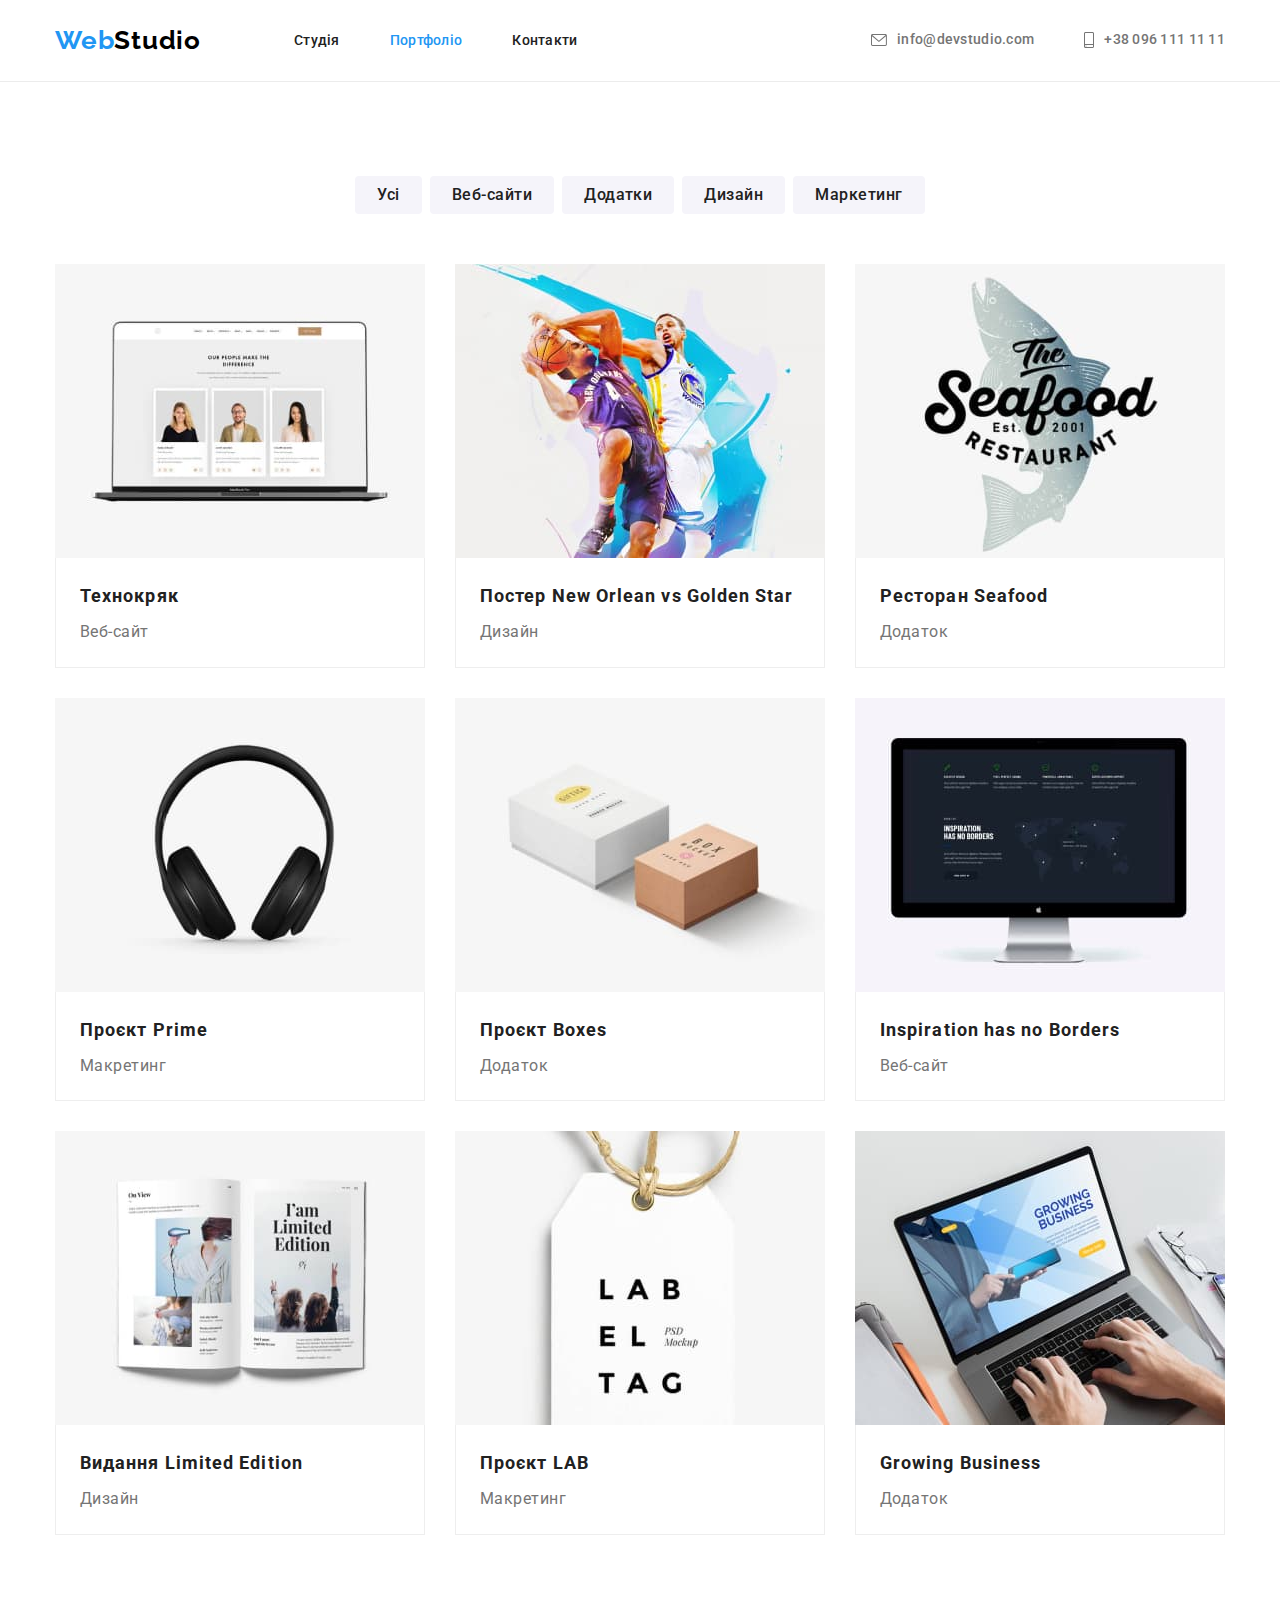
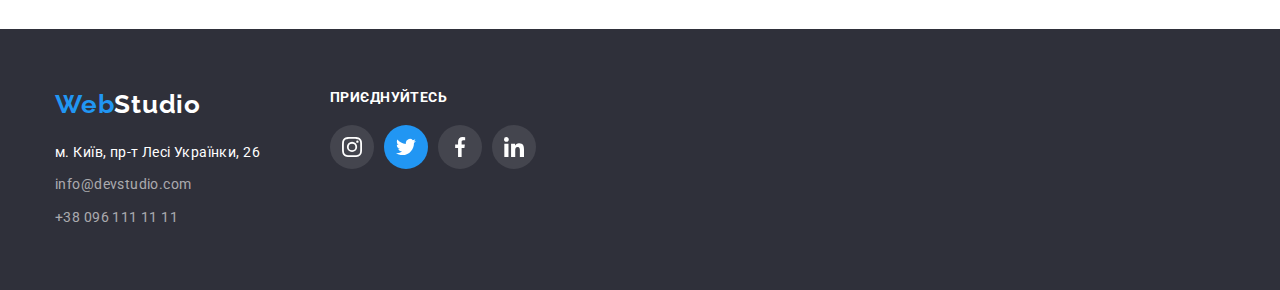
==== portfolio.html @ 431b306e "Обновлен CSS, добавлены иконки" ====
<!DOCTYPE html>
<html lang="uk">
  <head>
    <meta charset="UTF-8" />
    <meta http-equiv="X-UA-Compatible" content="IE=edge" />
    <meta name="viewport" content="width=device-width, initial-scale=1.0" />
    <title>Document</title>
    <link
      rel="stylesheet"
      href="https://cdnjs.cloudflare.com/ajax/libs/modern-normalize/1.0.0/modern-normalize.min.css"
    />
    <link rel="stylesheet" href="./css/styles.css" />
    <link rel="preconnect" href="https://fonts.googleapis.com" />
    <link rel="preconnect" href="https://fonts.gstatic.com" crossorigin />
    <link
      href="https://fonts.googleapis.com/css2?family=Raleway:wght@700&family=Roboto:wght@400;500;700;900&display=swap"
      rel="stylesheet"
    />
  </head>
  <body>
    <header class="header">
      <div class="container all-nav">
        <nav class="main-nav">
          <a href="" class="logo"
            >Web<span class="logo-part-header">Studio</span></a
          >
          <ul class="list nav-list">
            <li class="list-item">
              <a href="./index.html" class="nav-link">Студія</a>
            </li>
            <li class="list-item">
              <a href="./portfolio.html" class="nav-link current">Портфоліо</a>
            </li>
            <li class="list-item">
              <a href="/contact" class="nav-link">Контакти</a>
            </li>
          </ul>
        </nav>
        <ul class="list contact-list">
          <li class="list-item">
            <a href="mailto:info@devstudio.com" class="header-contact"
              ><svg class="header-contact-icon" width="16px" height="12px">
                <use href="./images/icon.svg#icon-mail"></use></svg
              >info@devstudio.com</a
            >
          </li>
          <li class="list-item">
            <a href="tel:+380961111111" class="header-contact"
              ><svg class="header-contact-icon" width="10px" height="16px">
                <use href="./images/icon.svg#icon-smartphone"></use>
              </svg>
              +38 096 111 11 11</a
            >
          </li>
        </ul>
      </div>
    </header>
    <main>
      <section class="section">
        <div class="container project">
          <h1 class="filter">Проекти</h1>
          <ul class="list filter-list">
            <li class="buttons">
              <button type="button" class="button-filter button-filter-current">
                Усі
              </button>
            </li>
            <li class="buttons">
              <button type="button" class="button-filter">Веб-сайти</button>
            </li>
            <li class="buttons">
              <button type="button" class="button-filter">Додатки</button>
            </li>
            <li class="buttons">
              <button type="button" class="button-filter">Дизайн</button>
            </li>
            <li>
              <button type="button" class="button-filter">Маркетинг</button>
            </li>
          </ul>
          <ul class="list project">
            <li class="project-item">
              <img
                src="./images/tehnohryak.jpg"
                width="370"
                alt="Скріншот сторінки сайту з командою на ноутбуці"
              />
              <div class="project-title">
                <h2 class="project-name">Технокряк</h2>
                <p class="project-text">Веб-сайт</p>
              </div>
            </li>
            <li class="project-item">
              <img
                src="./images/poster.jpg"
                width="370"
                alt="Два баскетболітси кидають м'яч"
              />
              <div class="project-title">
                <h2 class="project-name">Постер New Orlean vs Golden Star</h2>
                <p class="project-text">Дизайн</p>
              </div>
            </li>
            <li class="project-item">
              <img
                src="./images/seafood.jpg"
                width="370"
                alt="Логотип ресторану, на якому зображена акула"
              />
              <div class="project-title">
                <h2 class="project-name">Ресторан Seafood</h2>
                <p class="project-text">Додаток</p>
              </div>
            </li>
            <li class="project-item">
              <img
                src="./images/prime.jpg"
                width="370"
                alt="Фото навушників-накладок"
              />
              <div class="project-title">
                <h2 class="project-name">Проєкт Prime</h2>
                <p class="project-text">Макретинг</p>
              </div>
            </li>
            <li class="project-item">
              <img
                src="./images/boxes.jpg"
                width="370"
                alt="Коропки для пакування"
              />
              <div class="project-title">
                <h2 class="project-name">Проєкт Boxes</h2>
                <p class="project-text">Додаток</p>
              </div>
            </li>
            <li class="project-item">
              <img
                src="./images/noborders.jpg"
                width="370"
                alt="Скріншот сайту на ноутбуці"
              />
              <div class="project-title">
                <h2 class="project-name">Inspiration has no Borders</h2>
                <p class="project-text">Веб-сайт</p>
              </div>
            </li>
            <li class="project-item">
              <img
                src="./images/limitededition.jpg"
                width="370"
                alt="Розгорнутий журнал"
              />
              <div class="project-title">
                <h2 class="project-name">Видання Limited Edition</h2>
                <p class="project-text">Дизайн</p>
              </div>
            </li>
            <li class="project-item">
              <img
                src="./images/lab.jpg"
                width="370"
                alt="Велика етикетка з написом"
              />
              <div class="project-title">
                <h2 class="project-name">Проєкт LAB</h2>
                <p class="project-text">Макретинг</p>
              </div>
            </li>
            <li class="project-item">
              <img
                src="./images/growingbusiness.jpg"
                width="370"
                alt="Людина набирає текст на ноутбуці"
              />
              <div class="project-title">
                <h2 class="project-name">Growing Business</h2>
                <p class="project-text">Додаток</p>
              </div>
            </li>
          </ul>
        </div>
      </section>
    </main>
    <footer class="footer">
      <div class="container footer-container">
        <div class="adress-footer">
          <a href="/studio" class="logo"
            >Web<span class="logo-part-footer">Studio</span></a
          >
          <address>
            <ul class="list-footer">
              <li class="list-footer-item">
                <a
                  href="https://goo.gl/maps/As9qBDeMbdzoeBJFA"
                  target="_blank"
                  rel="noreferrer noopener"
                  class="address"
                >
                  м. Київ, пр-т Лесі Українки, 26</a
                >
              </li>
              <li class="list-footer-item">
                <a href="mailto:info@devstudio.com" class="footer-contact"
                  >info@devstudio.com</a
                >
              </li>
              <li class="list-footer-item">
                <a href="tel:+380961111111" class="footer-contact"
                  >+38 096 111 11 11</a
                >
              </li>
            </ul>
          </address>
        </div>
        <div class="footer-social-block">
          <h4 class="footer-title">приєднуйтесь</h4>
          <ul class="list footer-social-links">
            <li>
              <a href="" class="social-link-footer"
                ><svg class="social-icon-footer">
                  <use href="./images/icon.svg#icon-insta"></use></svg
              ></a>
            </li>
            <li class="social-footer-list">
              <a href="" class="social-link-footer twitter"
                ><svg class="social-icon-footer twitter">
                  <use href="./images/icon.svg#icon-twitter"></use></svg
              ></a>
            </li>
            <li>
              <a href="" class="social-link-footer"
                ><svg class="social-icon-footer">
                  <use href="./images/icon.svg#icon-fb"></use></svg
              ></a>
            </li>
            <li>
              <a href="" class="social-link-footer"
                ><svg class="social-icon-footer">
                  <use href="./images/icon.svg#icon-linkedin"></use></svg
              ></a>
            </li>
          </ul>
        </div>
      </div>
    </footer>
  </body>
</html>
---- css/styles.css ----
:root {
  --primary-text-color: #212121;
  --accent-color: #2196f3;
  --white-color: #ffffff;
  --grey-accent: #757575;
  --black: #000000;
  --hero-background: #2f303a;
  --grey-background: #f5f5f5;
  --filter-color: #f5f4fa;
  --footer-contact-text: rgba(255, 255, 255, 0.6);
  --box-shadow-one: rgba(0, 0, 0, 0.1);
  --box-shadow-two: rgba(0, 0, 0, 0.08);
  --box-shadow-three: rgba(0, 0, 0, 0.12);
  --social-links: #afb1b8;
  --background-social-footer: rgba(255, 255, 255, 0.1);
}
body {
  background: var(--white-color);
  font-family: "Roboto", "Arial", sans-serif;
  font-size: 14px;
  letter-spacing: 0.03em;
  color: var(--primary-text-color);
}
img {
  display: block;
  max-width: 100%;
  height: auto;
}
h1,
h2,
h3,
h4,
h5,
h6 {
  margin: 0;
}
.container {
  width: 1200px;
  padding-left: 15px;
  padding-right: 15px;
  margin-left: auto;
  margin-right: auto;
}
.header {
  border-bottom: 1px solid #ececec;
}
.main-nav {
  display: flex;
  align-items: center;
}
.all-nav,
.nav-list,
.filter-list {
  display: flex;
}
.list {
  padding: 0;
  margin: 0;
  list-style: none;
}
.list-item:not(:last-child) {
  margin-right: 50px;
}
.contact-list {
  display: flex;
  margin-left: auto;
}

.logo {
  font-family: "Raleway";
  font-weight: 700;
  font-size: 26px;
  line-height: 1.2;
  /* identical to box height */
  letter-spacing: 0.03em;
  color: var(--accent-color);
  text-decoration: none;
}
.main-nav > .logo {
  margin-right: 93px;
}
.logo-part-footer {
  color: var(--white-color);
}
.logo-part-header {
  color: var(--black);
}
.nav-link {
  display: block;
  padding-top: 32px;
  padding-bottom: 32px;

  font-weight: 500;
  line-height: 1.2;
  letter-spacing: 0.02em;
  text-decoration: none;

  color: var(--primary-text-color);
}
.current {
  color: var(--accent-color);
}
.nav-link:focus,
.nav-link:hover,
.header-contact:focus,
.header-contact:hover {
  font-weight: 500;
  line-height: 1.2;
  letter-spacing: 0.02em;

  color: var(--accent-color);
  fill: var(--accent-color);
}
.contact {
  margin-left: auto;
}
.header-contact {
  display: flex;
  margin-left: auto;
  padding-top: 32px;
  padding-bottom: 32px;
  font-weight: 500;
  line-height: 1.14;
  letter-spacing: 0.02em;
  align-items: center;
  justify-content: center;

  color: var(--grey-accent);
  text-decoration: none;
}
.header-contact-icon {
  margin-right: 10px;
  fill: currentColor;
}

.hero,
.footer {
  background: var(--hero-background);
}
.hero {
  max-width: 1600px;
  text-align: center;
  padding: 200px 0;
  background-image: linear-gradient(
      to right,
      rgba(47, 48, 58, 0.4),
      rgba(47, 48, 58, 0.4)
    ),
    url("../images/overlay.jpg");
  background-repeat: no-repeat;
  background-position: center;
  background-size: cover;
  margin-left: auto;
  margin-right: auto;
}
.hero-title {
  width: 696px;
  margin-bottom: 30px;
  margin-left: auto;
  margin-right: auto;
  font-weight: 900;
  font-size: 44px;
  line-height: 1.36;
  /* or 136% */

  letter-spacing: 0.06em;
  text-transform: uppercase;

  color: var(--white-color);
}
.section {
  padding-top: 94px;
  padding-bottom: 94px;
}
.section.whatwedo {
  padding-top: 0;
}
.hero-button {
  font-weight: 700;
  font-size: 16px;
  line-height: 1.875;
  /* identical to box height, or 188% */

  text-align: center;
  letter-spacing: 0.06em;

  color: var(--white-color);
  background: var(--accent-color);
  cursor: pointer;
  box-shadow: 0px 4px 4px rgba(0, 0, 0, 0.15);
  border-radius: 4px;
  padding: 10px 32px;
  min-width: 216px;
  border: 1px transparent;
}

.benefits,
.filter {
  display: none;
}

.benefits-title {
  font-size: 14px;
  margin-bottom: 10px;
  font-weight: 700;
  line-height: 1.2;
  text-transform: uppercase;
  color: var(--primary-text-color);
}

.benefits-text {
  margin-top: 0;
  margin-bottom: 0;
  font-size: 14px;
  line-height: 1.71;

  /* or 171% */

  letter-spacing: 0.03em;
  color: var(--grey-accent);
}

.whatwedo-title,
.team-title,
.our-clients {
  margin-bottom: 50px;
  font-weight: 700;
  font-size: 36px;
  line-height: 1.2;
  text-align: center;
  letter-spacing: 0.03em;

  color: var(--primary-text-color);
}
.whatwedo-list {
  display: flex;
  gap: 30px;
}
.benefit > .list {
  display: flex;
  justify-content: space-around;
}

.benefit > .list li {
  width: 270px;
}
.benefits-icon-container {
  display: flex;
  content: "";
  height: 120px;
  background: var(--filter-color);
  border-radius: 4px;
  margin-bottom: 30px;
  justify-content: center;
  align-items: center;
}
.benefits-icon {
  height: 70px;
  width: 70px;
}

.team-list {
  display: flex;
  gap: 30px;
}
.team {
  background: var(--grey-background);
}
.team-card {
  background: var(--white-color);
  box-shadow: 0px 1px 3px rgba(0, 0, 0, 0.12), 0px 1px 1px rgba(0, 0, 0, 0.14),
    0px 2px 1px rgba(0, 0, 0, 0.2);
  border-radius: 0px 0px 4px 4px;
}
.team-member {
  margin-top: 30px;
  margin-bottom: 30px;
}
.team-name {
  margin-bottom: 10px;
  font-weight: 500;
  font-size: 16px;
  line-height: 1.2;
  /* identical to box height */

  text-align: center;
  letter-spacing: 0.03em;

  color: var(--primary-text-color);
}
.team-text {
  margin: 0;
  font-size: 16px;
  line-height: 1.2;
  /* identical to box height */

  text-align: center;
  letter-spacing: 0.03em;

  color: var(--grey-accent);
}
.team-social-links {
  display: flex;
  justify-content: center;
  padding-top: 16px;
  gap: 10px;
}
.social-link-team {
  display: flex;
  color: var(--social-links);
  background-color: var(--white-color);
  border-radius: 50%;
  align-items: center;
  justify-content: center;
  width: 44px;
  height: 44px;
}
.social-icon {
  fill: currentColor;
  width: 20px;
  height: 20px;
}
.social-link-team:hover,
.social-link-team:focus {
  color: var(--white-color);
  fill: currentColor;
  background-color: var(--accent-color);
}
.client-list {
  display: flex;
  gap: 30px;
}
.client-link {
  display: flex;
  color: var(--social-links);
  border: 1px solid var(--social-links);
  border-radius: 4px;
  align-items: center;
  justify-content: center;
  width: 170px;
  height: 92px;
}
.client-link:hover,
.client-link:focus {
  border-color: var(--accent-color);
  color: var(--accent-color);
  fill: currentColor;
}
.client-icon {
  width: 106px;
  height: 60px;
  fill: currentColor;
}
.footer-contact {
  font-style: normal;
  line-height: 1.71;
  text-decoration: none;
  /* or 171% */

  letter-spacing: 0.03em;

  color: var(--footer-contact-text);
}
.address {
  font-style: normal;
  line-height: 24px;
  /* or 171% */

  color: var(--white-color);
  text-decoration: none;
}

.button-filter {
  font-family: "Roboto";
  background: var(--filter-color);
  border-radius: 4px;
  border: var(--filter-color);
  font-weight: 500;
  font-size: 16px;
  line-height: 1.62;
  /* identical to box height, or 162% */
  text-align: center;
  letter-spacing: 0.03em;
  color: var(--primary-text-color);
  padding: 6px 22px;
  cursor: pointer;
}
.button-filter:focus,
.button-filter:hover {
  background: var(--accent-color);
  /* shadow-middle */

  box-shadow: 0px 3px 1px var(--box-shadow-one),
    0px 1px 2px var(--box-shadow-two), 0px 2px 2px var(--box-shadow-three);
  border-radius: 4px;

  color: var(--white-color);
}
.filter-list {
  justify-content: center;
  margin-bottom: 50px;
}
.filter-list > .buttons:not(:last-child) {
  margin-right: 8px;
}
.list.project {
  display: flex;
  flex-wrap: wrap;
}
.project-title {
  padding: 20px 24px;
  background: #ffffff;
  border-right: 1px solid #eeeeee;
  border-bottom: 1px solid #eeeeee;
  border-left: 1px solid #eeeeee;
}
.project-item {
  width: 370px;
  margin-right: 30px;
  margin-bottom: 30px;
}
.project-item:hover {
  box-shadow: 0px 1px 1px rgba(0, 0, 0, 0.12), 0px 4px 4px rgba(0, 0, 0, 0.06),
    1px 4px 6px rgba(0, 0, 0, 0.16);
}

.project-item:nth-child(3n) {
  margin-right: 0;
}
.project-item:nth-last-child(-n + 3) {
  margin-bottom: 0;
}
.project-name {
  margin-bottom: 4px;
  margin-top: 0;
  font-weight: 700;
  font-size: 18px;
  line-height: 2;
  /* identical to box height, or 200% */

  letter-spacing: 0.06em;

  color: var(--primary-text-color);
}
.project-text {
  margin-top: 0;
  margin-bottom: 0;
  font-size: 16px;
  line-height: 1.8;
  /* identical to box height, or 188% */

  letter-spacing: 0.03em;

  color: var(--grey-accent);
}
.list-footer {
  list-style: none;
  margin: 0;
  padding: 0;
}
.list-footer-item:not(:last-child) {
  margin-bottom: 9px;
}
.footer {
  padding-top: 60px;
  padding-bottom: 60px;
}
.footer-container {
  display: flex;
}
.adress-footer > .logo {
  display: block;
  margin-bottom: 20px;
}
.adress-footer {
  margin-right: 70px;
}
.footer-title {
  display: flex;
  font-weight: 700;
  line-height: 16px;
  letter-spacing: 0.03em;
  text-transform: uppercase;
  color: var(--white-color);
}
.footer {
  display: flex;
}
.footer-social-block {
  display: block;
  width: 206px;
}
.footer-social-links {
  display: flex;
  gap: 10px;
}
.social-link-footer {
  display: flex;
  color: var(--white-color);
  background-color: var(--background-social-footer);
  border-radius: 50%;
  align-items: center;
  justify-content: center;
  width: 44px;
  height: 44px;
  margin-top: 20px;
}
.social-icon-footer {
  fill: currentColor;
  width: 20px;
  height: 20px;
}
.twitter {
  fill: var(--white-color);
  background-color: var(--accent-color);
}
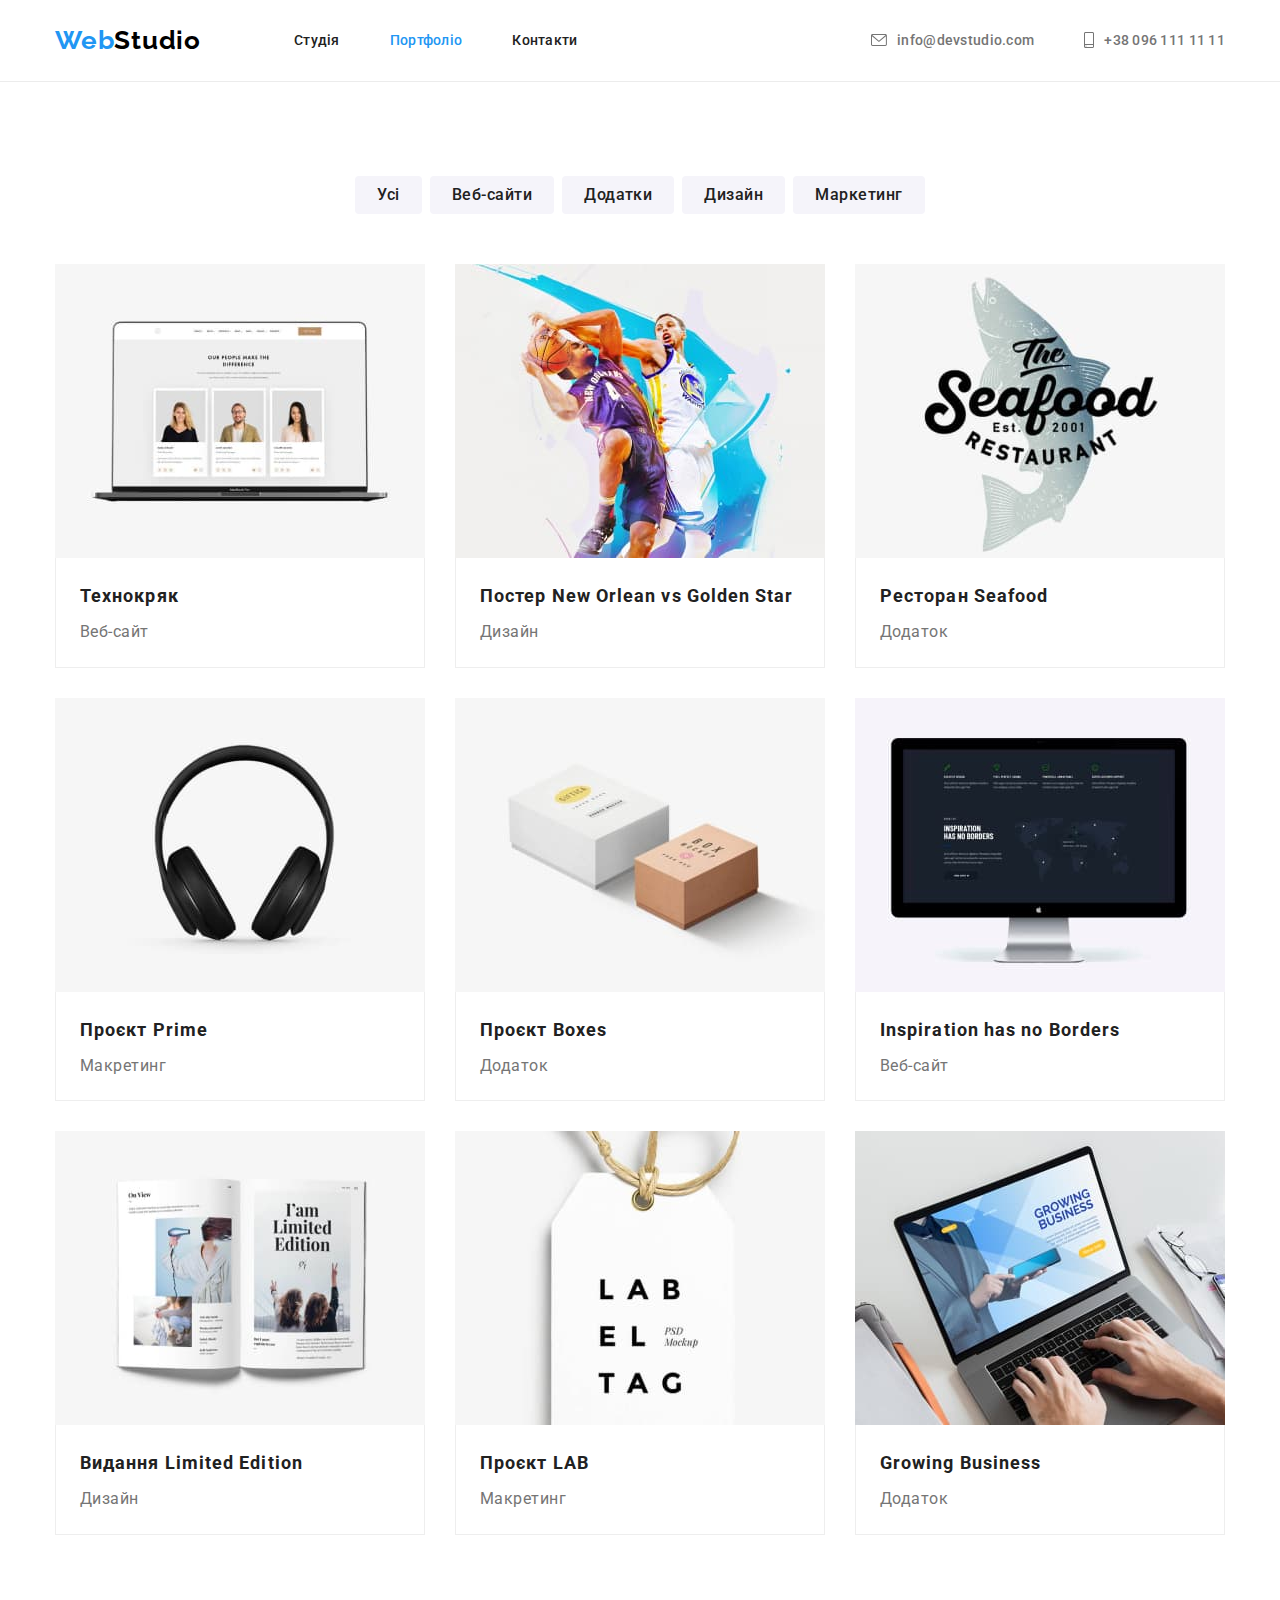
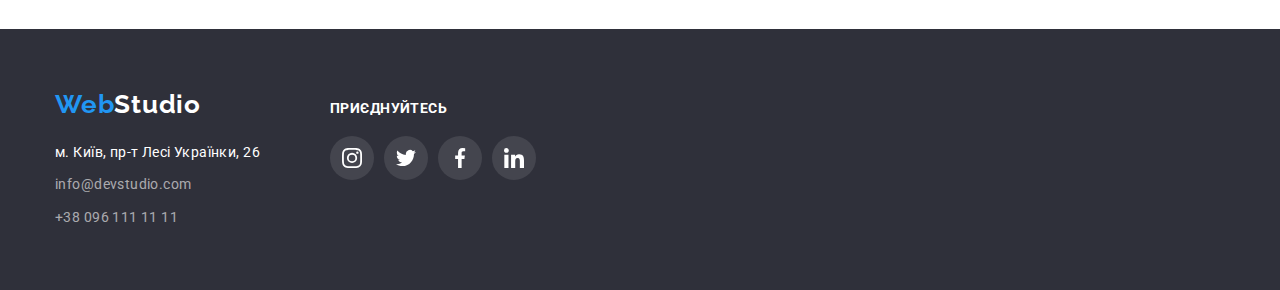
==== commit 6b8e13a2: "Обновлен CSS" ====
--- a/portfolio.html
+++ b/portfolio.html
@@ -80,103 +80,121 @@
           </ul>
           <ul class="list project">
             <li class="project-item">
-              <img
-                src="./images/tehnohryak.jpg"
-                width="370"
-                alt="Скріншот сторінки сайту з командою на ноутбуці"
-              />
-              <div class="project-title">
-                <h2 class="project-name">Технокряк</h2>
-                <p class="project-text">Веб-сайт</p>
-              </div>
-            </li>
-            <li class="project-item">
-              <img
-                src="./images/poster.jpg"
-                width="370"
-                alt="Два баскетболітси кидають м'яч"
-              />
-              <div class="project-title">
-                <h2 class="project-name">Постер New Orlean vs Golden Star</h2>
-                <p class="project-text">Дизайн</p>
-              </div>
-            </li>
-            <li class="project-item">
-              <img
-                src="./images/seafood.jpg"
-                width="370"
-                alt="Логотип ресторану, на якому зображена акула"
-              />
-              <div class="project-title">
-                <h2 class="project-name">Ресторан Seafood</h2>
-                <p class="project-text">Додаток</p>
-              </div>
-            </li>
-            <li class="project-item">
-              <img
-                src="./images/prime.jpg"
-                width="370"
-                alt="Фото навушників-накладок"
-              />
-              <div class="project-title">
-                <h2 class="project-name">Проєкт Prime</h2>
-                <p class="project-text">Макретинг</p>
-              </div>
-            </li>
-            <li class="project-item">
-              <img
-                src="./images/boxes.jpg"
-                width="370"
-                alt="Коропки для пакування"
-              />
-              <div class="project-title">
-                <h2 class="project-name">Проєкт Boxes</h2>
-                <p class="project-text">Додаток</p>
-              </div>
-            </li>
-            <li class="project-item">
-              <img
-                src="./images/noborders.jpg"
-                width="370"
-                alt="Скріншот сайту на ноутбуці"
-              />
-              <div class="project-title">
-                <h2 class="project-name">Inspiration has no Borders</h2>
-                <p class="project-text">Веб-сайт</p>
-              </div>
-            </li>
-            <li class="project-item">
-              <img
-                src="./images/limitededition.jpg"
-                width="370"
-                alt="Розгорнутий журнал"
-              />
-              <div class="project-title">
-                <h2 class="project-name">Видання Limited Edition</h2>
-                <p class="project-text">Дизайн</p>
-              </div>
-            </li>
-            <li class="project-item">
-              <img
-                src="./images/lab.jpg"
-                width="370"
-                alt="Велика етикетка з написом"
-              />
-              <div class="project-title">
-                <h2 class="project-name">Проєкт LAB</h2>
-                <p class="project-text">Макретинг</p>
-              </div>
-            </li>
-            <li class="project-item">
-              <img
-                src="./images/growingbusiness.jpg"
-                width="370"
-                alt="Людина набирає текст на ноутбуці"
-              />
-              <div class="project-title">
-                <h2 class="project-name">Growing Business</h2>
-                <p class="project-text">Додаток</p>
-              </div>
+              <a href="" class="project-link">
+                <img
+                  src="./images/tehnohryak.jpg"
+                  width="370"
+                  alt="Скріншот сторінки сайту з командою на ноутбуці"
+                />
+                <div class="project-title">
+                  <h2 class="project-name">Технокряк</h2>
+                  <p class="project-text">Веб-сайт</p>
+                </div>
+              </a>
+            </li>
+            <li class="project-item">
+              <a href="" class="project-link">
+                <img
+                  src="./images/poster.jpg"
+                  width="370"
+                  alt="Два баскетболітси кидають м'яч"
+                />
+                <div class="project-title">
+                  <h2 class="project-name">Постер New Orlean vs Golden Star</h2>
+                  <p class="project-text">Дизайн</p>
+                </div>
+              </a>
+            </li>
+            <li class="project-item">
+              <a href="" class="project-link">
+                <img
+                  src="./images/seafood.jpg"
+                  width="370"
+                  alt="Логотип ресторану, на якому зображена акула"
+                />
+                <div class="project-title">
+                  <h2 class="project-name">Ресторан Seafood</h2>
+                  <p class="project-text">Додаток</p>
+                </div>
+              </a>
+            </li>
+            <li class="project-item">
+              <a href="" class="project-link">
+                <img
+                  src="./images/prime.jpg"
+                  width="370"
+                  alt="Фото навушників-накладок"
+                />
+                <div class="project-title">
+                  <h2 class="project-name">Проєкт Prime</h2>
+                  <p class="project-text">Макретинг</p>
+                </div>
+              </a>
+            </li>
+            <li class="project-item">
+              <a href="" class="project-link">
+                <img
+                  src="./images/boxes.jpg"
+                  width="370"
+                  alt="Коропки для пакування"
+                />
+                <div class="project-title">
+                  <h2 class="project-name">Проєкт Boxes</h2>
+                  <p class="project-text">Додаток</p>
+                </div>
+              </a>
+            </li>
+            <li class="project-item">
+              <a href="" class="project-link">
+                <img
+                  src="./images/noborders.jpg"
+                  width="370"
+                  alt="Скріншот сайту на ноутбуці"
+                />
+                <div class="project-title">
+                  <h2 class="project-name">Inspiration has no Borders</h2>
+                  <p class="project-text">Веб-сайт</p>
+                </div>
+              </a>
+            </li>
+            <li class="project-item">
+              <a href="" class="project-link">
+                <img
+                  src="./images/limitededition.jpg"
+                  width="370"
+                  alt="Розгорнутий журнал"
+                />
+                <div class="project-title">
+                  <h2 class="project-name">Видання Limited Edition</h2>
+                  <p class="project-text">Дизайн</p>
+                </div>
+              </a>
+            </li>
+            <li class="project-item">
+              <a href="" class="project-link">
+                <img
+                  src="./images/lab.jpg"
+                  width="370"
+                  alt="Велика етикетка з написом"
+                />
+                <div class="project-title">
+                  <h2 class="project-name">Проєкт LAB</h2>
+                  <p class="project-text">Макретинг</p>
+                </div>
+              </a>
+            </li>
+            <li class="project-item">
+              <a href="" class="project-link">
+                <img
+                  src="./images/growingbusiness.jpg"
+                  width="370"
+                  alt="Людина набирає текст на ноутбуці"
+                />
+                <div class="project-title">
+                  <h2 class="project-name">Growing Business</h2>
+                  <p class="project-text">Додаток</p>
+                </div>
+              </a>
             </li>
           </ul>
         </div>
--- a/css/styles.css
+++ b/css/styles.css
@@ -104,10 +104,6 @@
 .nav-link:hover,
 .header-contact:focus,
 .header-contact:hover {
-  font-weight: 500;
-  line-height: 1.2;
-  letter-spacing: 0.02em;
-
   color: var(--accent-color);
   fill: var(--accent-color);
 }
@@ -120,7 +116,7 @@
   padding-top: 32px;
   padding-bottom: 32px;
   font-weight: 500;
-  line-height: 1.14;
+  line-height: 1.2;
   letter-spacing: 0.02em;
   align-items: center;
   justify-content: center;
@@ -302,7 +298,7 @@
 .team-social-links {
   display: flex;
   justify-content: center;
-  padding-top: 16px;
+  margin-top: 16px;
   gap: 10px;
 }
 .social-link-team {
@@ -419,7 +415,11 @@
   margin-right: 30px;
   margin-bottom: 30px;
 }
-.project-item:hover {
+.project-link {
+  display: block;
+  text-decoration: none;
+}
+.project-link:hover {
   box-shadow: 0px 1px 1px rgba(0, 0, 0, 0.12), 0px 4px 4px rgba(0, 0, 0, 0.06),
     1px 4px 6px rgba(0, 0, 0, 0.16);
 }
@@ -467,6 +467,7 @@
 }
 .footer-container {
   display: flex;
+  align-items: baseline;
 }
 .adress-footer > .logo {
   display: block;
@@ -476,12 +477,14 @@
   margin-right: 70px;
 }
 .footer-title {
+  margin: 0;
   display: flex;
   font-weight: 700;
   line-height: 16px;
   letter-spacing: 0.03em;
   text-transform: uppercase;
   color: var(--white-color);
+  text-align: center;
 }
 .footer {
   display: flex;
@@ -510,7 +513,8 @@
   width: 20px;
   height: 20px;
 }
-.twitter {
+.social-link-footer:focus,
+.social-link-footer:hover {
   fill: var(--white-color);
   background-color: var(--accent-color);
 }
